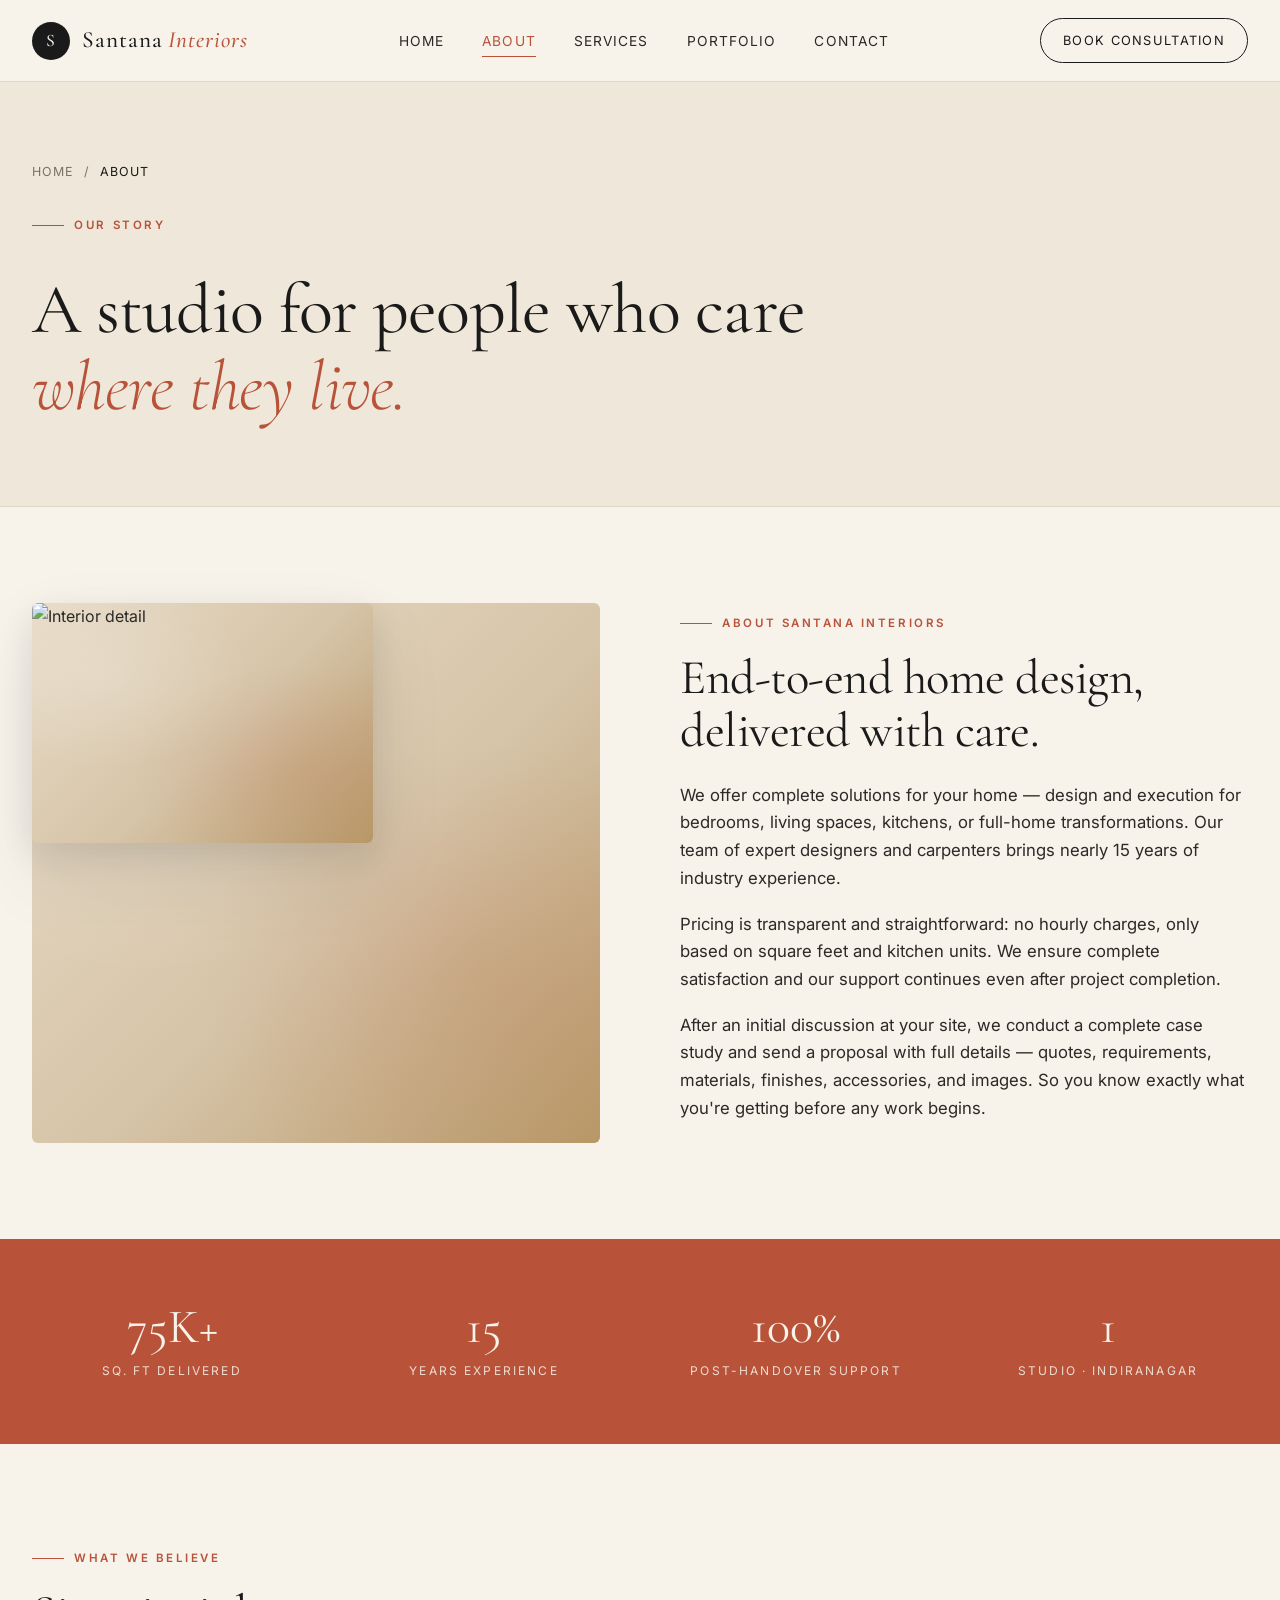
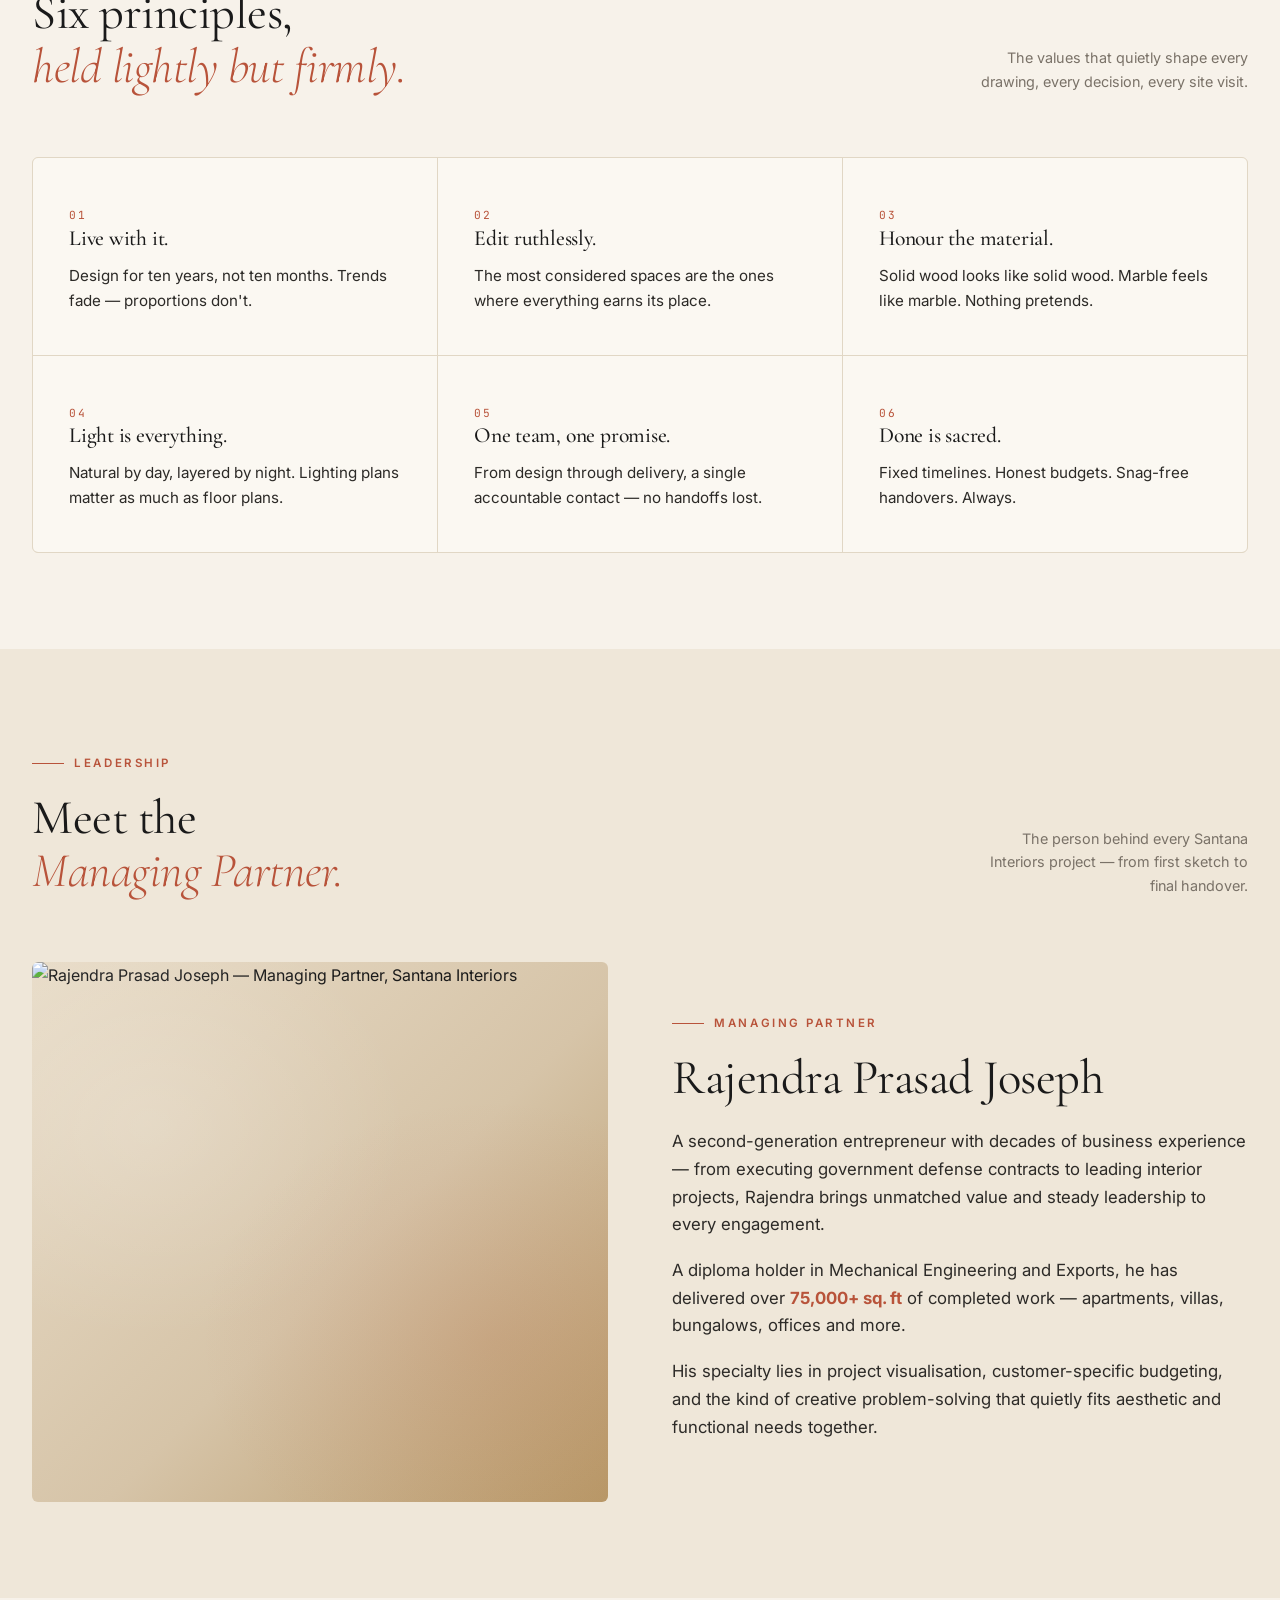
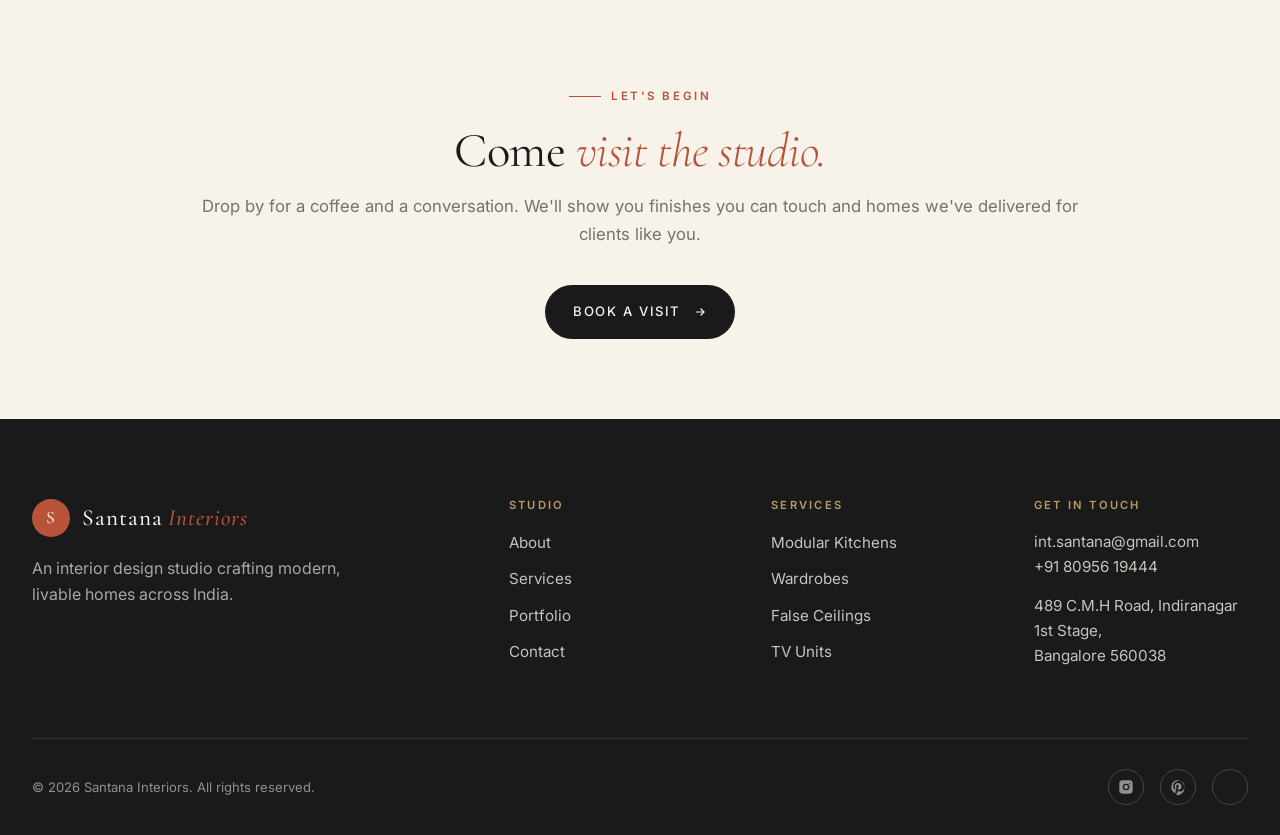
==== about.html @ 99e0bc10 "Initial commit: Santana Interiors website" ====
<!DOCTYPE html>
<html lang="en">
<head>
  <meta charset="UTF-8" />
  <meta name="viewport" content="width=device-width, initial-scale=1.0" />
  <title>About — Santana Interiors</title>
  <meta name="description" content="Meet the studio behind Santana Interiors — our story, our team, and the principles that guide every project." />
  <link rel="preconnect" href="https://fonts.googleapis.com" />
  <link rel="preconnect" href="https://fonts.gstatic.com" crossorigin />
  <link href="https://fonts.googleapis.com/css2?family=Cormorant+Garamond:ital,wght@0,300;0,400;0,500;1,300;1,400&family=Inter:wght@300;400;500;600&family=JetBrains+Mono:wght@400&display=swap" rel="stylesheet" />
  <link rel="stylesheet" href="styles.css" />
</head>
<body>

  <!-- NAV -->
  <nav class="site-nav">
    <div class="nav-inner">
      <a href="index.html" class="brand">
        <span class="brand-mark">S</span>
        <span class="brand-name">Santana<span> Interiors</span></span>
      </a>
      <ul class="nav-links">
        <li><a href="index.html">Home</a></li>
        <li><a href="about.html" class="active">About</a></li>
        <li><a href="services.html">Services</a></li>
        <li><a href="portfolio.html">Portfolio</a></li>
        <li><a href="contact.html">Contact</a></li>
      </ul>
      <a href="contact.html" class="nav-cta">Book Consultation</a>
      <button class="nav-toggle" aria-label="Menu"><span></span></button>
    </div>
    <div class="nav-mobile">
      <a href="index.html">Home</a>
      <a href="about.html">About</a>
      <a href="services.html">Services</a>
      <a href="portfolio.html">Portfolio</a>
      <a href="contact.html">Contact</a>
    </div>
  </nav>

  <!-- PAGE HEADER -->
  <section class="page-header">
    <div class="container">
      <div class="breadcrumb"><a href="index.html">Home</a> / <span>About</span></div>
      <span class="eyebrow">Our story</span>
      <h1 style="margin-top:18px;">A studio for people who care <em>where they live.</em></h1>
    </div>
  </section>

  <!-- STORY -->
  <section>
    <div class="container">
      <div class="editorial">
        <div class="image">
          <div class="ph"><img class="img-cover" src="https://images.unsplash.com/photo-1586023492125-27b2c045efd7?auto=format&fit=crop&w=1400&q=80" alt="Santana Interiors — studio work" loading="eager" /></div>
          <div class="ph ph-small"><img class="img-cover" src="https://images.unsplash.com/photo-1597211684565-dca64d72bdfe?auto=format&fit=crop&w=1400&q=80" alt="Interior detail" loading="lazy" /></div>
        </div>
        <div class="text">
          <span class="eyebrow">About Santana Interiors</span>
          <h2>End-to-end home design, delivered with care.</h2>
          <p>We offer complete solutions for your home — design and execution for bedrooms, living spaces, kitchens, or full-home transformations. Our team of expert designers and carpenters brings nearly 15 years of industry experience.</p>
          <p>Pricing is transparent and straightforward: no hourly charges, only based on square feet and kitchen units. We ensure complete satisfaction and our support continues even after project completion.</p>
          <p>After an initial discussion at your site, we conduct a complete case study and send a proposal with full details — quotes, requirements, materials, finishes, accessories, and images. So you know exactly what you're getting before any work begins.</p>
        </div>
      </div>
    </div>
  </section>

  <!-- STATS BAND -->
  <section class="stats-band">
    <div class="container">
      <div class="stat"><span class="n">75K+</span><span class="l">Sq. ft delivered</span></div>
      <div class="stat"><span class="n">15</span><span class="l">Years experience</span></div>
      <div class="stat"><span class="n">100%</span><span class="l">Post-handover support</span></div>
      <div class="stat"><span class="n">1</span><span class="l">Studio · Indiranagar</span></div>
    </div>
  </section>

  <!-- PRINCIPLES -->
  <section>
    <div class="container">
      <div class="section-head">
        <div class="title">
          <span class="eyebrow">What we believe</span>
          <h2>Six principles,<br/><span class="italic-accent">held lightly but firmly.</span></h2>
        </div>
        <p class="meta">The values that quietly shape every drawing, every decision, every site visit.</p>
      </div>

      <div class="principles">
        <div class="principle">
          <span class="num">01</span>
          <h4>Live with it.</h4>
          <p>Design for ten years, not ten months. Trends fade — proportions don't.</p>
        </div>
        <div class="principle">
          <span class="num">02</span>
          <h4>Edit ruthlessly.</h4>
          <p>The most considered spaces are the ones where everything earns its place.</p>
        </div>
        <div class="principle">
          <span class="num">03</span>
          <h4>Honour the material.</h4>
          <p>Solid wood looks like solid wood. Marble feels like marble. Nothing pretends.</p>
        </div>
        <div class="principle">
          <span class="num">04</span>
          <h4>Light is everything.</h4>
          <p>Natural by day, layered by night. Lighting plans matter as much as floor plans.</p>
        </div>
        <div class="principle">
          <span class="num">05</span>
          <h4>One team, one promise.</h4>
          <p>From design through delivery, a single accountable contact — no handoffs lost.</p>
        </div>
        <div class="principle">
          <span class="num">06</span>
          <h4>Done is sacred.</h4>
          <p>Fixed timelines. Honest budgets. Snag-free handovers. Always.</p>
        </div>
      </div>
    </div>
  </section>

  <!-- LEADERSHIP -->
  <section style="background:var(--cream-deep);">
    <div class="container">
      <div class="section-head">
        <div class="title">
          <span class="eyebrow">Leadership</span>
          <h2>Meet the<br/><span class="italic-accent">Managing Partner.</span></h2>
        </div>
        <p class="meta">The person behind every Santana Interiors project — from first sketch to final handover.</p>
      </div>

      <div class="editorial" style="gap:64px;">
        <div class="image">
          <div class="ph"><img class="img-cover" src="https://images.unsplash.com/photo-1560250097-0b93528c311a?auto=format&fit=crop&w=1400&q=80" alt="Rajendra Prasad Joseph — Managing Partner, Santana Interiors" loading="lazy" /></div>
        </div>
        <div class="text">
          <span class="eyebrow">Managing Partner</span>
          <h2>Rajendra Prasad Joseph</h2>
          <p>A second-generation entrepreneur with decades of business experience — from executing government defense contracts to leading interior projects, Rajendra brings unmatched value and steady leadership to every engagement.</p>
          <p>A diploma holder in Mechanical Engineering and Exports, he has delivered over <strong style="color:var(--terracotta);">75,000+ sq. ft</strong> of completed work — apartments, villas, bungalows, offices and more.</p>
          <p>His specialty lies in project visualisation, customer-specific budgeting, and the kind of creative problem-solving that quietly fits aesthetic and functional needs together.</p>
        </div>
      </div>
    </div>
  </section>

  <!-- CTA -->
  <section class="cta-strip">
    <div class="container-narrow">
      <span class="eyebrow">Let's begin</span>
      <h2 style="margin-top:18px;">Come <em>visit the studio.</em></h2>
      <p>Drop by for a coffee and a conversation. We'll show you finishes you can touch and homes we've delivered for clients like you.</p>
      <a href="contact.html" class="btn btn-primary">Book a visit
        <svg width="14" height="14" viewBox="0 0 24 24" fill="none" stroke="currentColor" stroke-width="2"><path d="M5 12h14M13 6l6 6-6 6"/></svg>
      </a>
    </div>
  </section>

  <!-- FOOTER -->
  <footer class="site-footer">
    <div class="container">
      <div class="footer-grid">
        <div class="footer-brand">
          <div class="brand">
            <span class="brand-mark">S</span>
            <span class="brand-name">Santana<span style="color:var(--terracotta);font-style:italic;"> Interiors</span></span>
          </div>
          <p>An interior design studio crafting modern, livable homes across India.</p>
        </div>
        <div class="footer-col">
          <h5>Studio</h5>
          <ul>
            <li><a href="about.html">About</a></li>
            <li><a href="services.html">Services</a></li>
            <li><a href="portfolio.html">Portfolio</a></li>
            <li><a href="contact.html">Contact</a></li>
          </ul>
        </div>
        <div class="footer-col">
          <h5>Services</h5>
          <ul>
            <li><a href="services.html#kitchens">Modular Kitchens</a></li>
            <li><a href="services.html#wardrobes">Wardrobes</a></li>
            <li><a href="services.html#ceilings">False Ceilings</a></li>
            <li><a href="services.html#tv-units">TV Units</a></li>
          </ul>
        </div>
        <div class="footer-col">
          <h5>Get in touch</h5>
          <p><a href="mailto:int.santana@gmail.com">int.santana@gmail.com</a><br/><a href="tel:+918095619444">+91 80956 19444</a></p>
          <p style="margin-top:14px;">489 C.M.H Road, Indiranagar 1st Stage,<br/>Bangalore 560038</p>
        </div>
      </div>
      <div class="footer-bottom">
        <span>© 2026 Santana Interiors. All rights reserved.</span>
        <div class="socials">
          <a href="#" aria-label="Instagram"><svg viewBox="0 0 24 24"><path d="M7 2h10a5 5 0 0 1 5 5v10a5 5 0 0 1-5 5H7a5 5 0 0 1-5-5V7a5 5 0 0 1 5-5zm5 5a5 5 0 1 0 0 10 5 5 0 0 0 0-10zm0 2a3 3 0 1 1 0 6 3 3 0 0 1 0-6zm5.5-3a1 1 0 1 0 0 2 1 1 0 0 0 0-2z"/></svg></a>
          <a href="#" aria-label="Pinterest"><svg viewBox="0 0 24 24"><path d="M12 2a10 10 0 0 0-3.6 19.3c-.1-.8-.2-2 0-2.9.2-.8 1.3-5.2 1.3-5.2s-.3-.7-.3-1.7c0-1.6.9-2.7 2-2.7 1 0 1.5.7 1.5 1.6 0 1-.6 2.4-1 3.8-.3 1.1.6 2 1.7 2 2 0 3.6-2.2 3.6-5.3 0-2.8-2-4.8-4.9-4.8-3.4 0-5.3 2.5-5.3 5 0 1 .4 2.1.9 2.7l.1.4-.4 1.5-.2.3c-1.7-.8-2.7-3.2-2.7-5.1 0-4.2 3-8 8.8-8 4.6 0 8.2 3.3 8.2 7.7 0 4.6-2.9 8.3-7 8.3-1.4 0-2.7-.7-3.1-1.6l-.8 3.2c-.3 1.2-1.2 2.7-1.7 3.6A10 10 0 1 0 12 2z"/></svg></a>
          <a href="#" aria-label="LinkedIn"><svg viewBo
---- styles.css ----
/* ============================================================
   Santana Interiors — Warm Editorial Redesign
   Palette: cream / terracotta / charcoal / muted brass
   ============================================================ */

:root{
  --cream:        #F7F2EA;
  --cream-deep:   #EFE7D9;
  --ivory:        #FBF8F2;
  --charcoal:     #1A1A1A;
  --charcoal-soft:#2C2A27;
  --terracotta:   #B8533A;
  --terracotta-d: #8E3E2C;
  --brass:        #B89968;
  --olive:        #6E6B57;
  --muted:        #7A7268;
  --line:         #E1D7C5;

  --font-serif:   "Cormorant Garamond", "Georgia", serif;
  --font-display: "Cormorant Garamond", "Georgia", serif;
  --font-body:    "Inter", -apple-system, BlinkMacSystemFont, "Segoe UI", sans-serif;
  --font-mono:    "JetBrains Mono", "Menlo", monospace;

  --shadow-sm:    0 1px 2px rgba(26,26,26,.04), 0 2px 8px rgba(26,26,26,.04);
  --shadow-md:    0 4px 16px rgba(26,26,26,.06), 0 12px 40px rgba(26,26,26,.06);
  --shadow-lg:    0 12px 32px rgba(26,26,26,.10), 0 32px 80px rgba(26,26,26,.08);

  --ease:         cubic-bezier(.2,.7,.2,1);
}

/* ---------- Reset ---------- */
*,*::before,*::after{ box-sizing:border-box; margin:0; padding:0; }
html{ scroll-behavior:smooth; }
body{
  font-family:var(--font-body);
  background:var(--cream);
  color:var(--charcoal);
  font-size:16px;
  line-height:1.65;
  -webkit-font-smoothing:antialiased;
  text-rendering:optimizeLegibility;
  overflow-x:hidden;
}
img{ display:block; max-width:100%; height:auto; }
a{ color:inherit; text-decoration:none; transition:color .25s var(--ease); }
button{ font:inherit; cursor:pointer; border:0; background:none; }

/* ---------- Typography ---------- */
h1,h2,h3,h4,h5,h6{
  font-family:var(--font-display);
  font-weight:500;
  line-height:1.1;
  letter-spacing:-.01em;
  color:var(--charcoal);
}
h1{ font-size:clamp(2rem, 5.5vw, 5rem); font-weight:400; }
h2{ font-size:clamp(1.7rem, 3.8vw, 3.4rem); font-weight:400; }
h3{ font-size:clamp(1.3rem, 2vw, 1.85rem); font-weight:500; }
h4{ font-size:1.15rem; font-weight:500; }
p{ color:var(--charcoal-soft); }
.eyebrow{
  font-family:var(--font-body);
  font-size:.72rem;
  font-weight:600;
  letter-spacing:.22em;
  text-transform:uppercase;
  color:var(--terracotta);
  display:inline-flex; align-items:center; gap:.65rem;
}
.eyebrow::before{
  content:"";
  width:32px; height:1px;
  background:var(--terracotta);
}

/* ---------- Layout ---------- */
.container{ max-width:1280px; margin:0 auto; padding:0 32px; }
.container-narrow{ max-width:960px; margin:0 auto; padding:0 32px; }
section{ padding:96px 0; }
@media(max-width:768px){
  section{ padding:64px 0; }
  .container, .container-narrow{ padding:0 22px; }
}

/* ---------- Nav ---------- */
.site-nav{
  position:sticky; top:0; z-index:50;
  background:rgba(247,242,234,.85);
  backdrop-filter:blur(14px);
  -webkit-backdrop-filter:blur(14px);
  border-bottom:1px solid var(--line);
}
.nav-inner{
  max-width:1280px; margin:0 auto;
  padding:18px 32px;
  display:flex; align-items:center; justify-content:space-between;
}
.brand{
  display:flex; align-items:center; gap:12px;
  font-family:var(--font-display);
  font-size:1.45rem;
  font-weight:500;
  letter-spacing:.04em;
}
.brand-mark{
  width:38px; height:38px;
  border-radius:50%;
  background:var(--charcoal);
  color:var(--cream);
  display:grid; place-items:center;
  font-family:var(--font-display);
  font-size:1.1rem;
}
.brand-name{ color:var(--charcoal); }
.brand-name span{ color:var(--terracotta); font-style:italic; }

.nav-links{
  display:flex; gap:38px; align-items:center;
  list-style:none;
}
.nav-links a{
  font-size:.86rem;
  letter-spacing:.08em;
  text-transform:uppercase;
  color:var(--charcoal-soft);
  position:relative;
  padding:6px 0;
}
.nav-links a::after{
  content:""; position:absolute; left:0; bottom:-2px;
  width:0; height:1px;
  background:var(--terracotta);
  transition:width .3s var(--ease);
}
.nav-links a:hover, .nav-links a.active{ color:var(--terracotta); }
.nav-links a:hover::after, .nav-links a.active::after{ width:100%; }

.nav-cta{
  padding:11px 22px;
  border:1px solid var(--charcoal);
  border-radius:999px;
  font-size:.8rem;
  letter-spacing:.1em;
  text-transform:uppercase;
  color:var(--charcoal);
  transition:all .25s var(--ease);
}
.nav-cta:hover{
  background:var(--charcoal); color:var(--cream);
}

.nav-toggle{
  display:none;
  width:42px; height:42px;
  border:1px solid var(--line);
  border-radius:50%;
  align-items:center; justify-content:center;
}
.nav-toggle span{
  width:18px; height:1px; background:var(--charcoal);
  position:relative; display:block;
}
.nav-toggle span::before, .nav-toggle span::after{
  content:""; position:absolute; left:0;
  width:18px; height:1px; background:var(--charcoal);
  transition:transform .25s var(--ease);
}
.nav-toggle span::before{ top:-6px; }
.nav-toggle span::after { top:6px; }

@media(max-width:920px){
  .nav-links, .nav-cta{ display:none; }
  .nav-toggle{ display:inline-flex; }
  .nav-inner{ padding:14px 22px; }
}
.nav-mobile{
  display:none;
  flex-direction:column;
  background:var(--cream);
  border-bottom:1px solid var(--line);
  padding:18px 22px 26px;
  max-height:calc(100vh - 64px);
  overflow-y:auto;
}
.nav-mobile.open{ display:flex; }
.nav-mobile a{
  padding:14px 0;
  border-bottom:1px solid var(--line);
  font-family:var(--font-display);
  font-size:1.3rem;
  color:var(--charcoal);
}
.nav-mobile a:last-of-type{ border-bottom:0; }
.nav-toggle.open span{ background:transparent; }
.nav-toggle.open span::before{ transform:rotate(45deg) translate(4px,4px); }
.nav-toggle.open span::after { transform:rotate(-45deg) translate(4px,-4px); }

/* ---------- Buttons ---------- */
.btn{
  display:inline-flex; align-items:center; gap:12px;
  padding:16px 28px;
  border-radius:999px;
  font-size:.82rem;
  letter-spacing:.12em;
  text-transform:uppercase;
  font-weight:500;
  transition:transform .25s var(--ease), background .25s var(--ease), color .25s var(--ease);
}
.btn-primary{
  background:var(--charcoal); color:var(--cream);
}
.btn-primary:hover{ background:var(--terracotta); transform:translateY(-2px); }
.btn-ghost{
  background:transparent; color:var(--charcoal);
  border:1px solid var(--charcoal);
}
.btn-ghost:hover{ background:var(--charcoal); color:var(--cream); }
.btn-arrow{
  display:inline-flex; align-items:center; gap:10px;
  font-size:.82rem; letter-spacing:.14em; text-transform:uppercase;
  color:var(--charcoal); font-weight:500;
  padding-bottom:4px;
  border-bottom:1px solid var(--charcoal);
}
.btn-arrow:hover{ color:var(--terracotta); border-color:var(--terracotta); }
.btn-arrow svg{ transition:transform .3s var(--ease); }
.btn-arrow:hover svg{ transform:translateX(4px); }

/* ---------- Image helpers ---------- */
.img-cover{
  display:block; width:100%; height:100%;
  object-fit:cover; object-position:center;
  border-radius:inherit;
}

/* ---------- Image placeholders ----------
   Soft warm-toned gradient panels used in place of real photos.
   Drop real photos in /images/ and replace .ph divs with <img>. */
.ph{
  position:relative; overflow:hidden;
  background:linear-gradient(135deg, #E8DCC8 0%, #D6C4A8 55%, #B89968 100%);
  border-radius:4px;
}
.ph::before{
  content:""; position:absolute; inset:0;
  background-image:
    radial-gradient(at 20% 30%, rgba(255,255,255,.18), transparent 40%),
    radial-gradient(at 80% 70%, rgba(184,83,58,.12), transparent 45%);
}
.ph::after{
  content:attr(data-label);
  position:absolute; bottom:14px; left:18px;
  font-family:var(--font-mono);
  font-size:.65rem; letter-spacing:.2em; text-transform:uppercase;
  color:rgba(26,26,26,.45);
}
.ph-charcoal{
  background:linear-gradient(135deg, #3A342B 0%, #1A1A1A 60%, #2C2A27 100%);
}
.ph-charcoal::after{ color:rgba(247,242,234,.55); }
.ph-terracotta{
  background:linear-gradient(135deg, #C66B4F 0%, #B8533A 55%, #8E3E2C 100%);
}
.ph-terracotta::after{ color:rgba(247,242,234,.6); }
.ph-cream{
  background:linear-gradient(135deg, #FBF8F2 0%, #EFE7D9 55%, #E1D7C5 100%);
}
.ph-sage{
  background:linear-gradient(135deg, #B9C3A9 0%, #97A487 55%, #6E6B57 100%);
}

/* ---------- Hero ---------- */
.hero{
  padding:60px 0 96px;
  position:relative; overflow:hidden;
}
.hero-grid{
  display:grid;
  grid-template-columns: 1.05fr 1fr;
  gap:64px; align-items:center;
}
.hero-text .eyebrow{ margin-bottom:28px; }
.hero-text h1{
  margin-bottom:28px;
}
.hero-text h1 .it{
  font-style:italic;
  color:var(--terracotta);
  font-weight:300;
}
.hero-text p{
  font-size:1.1rem; max-width:480px; margin-bottom:36px;
  color:var(--muted);
}
.hero-ctas{ display:flex; gap:16px; flex-wrap:wrap; margin-bottom:48px; }
.hero-stats{
  display:flex; gap:48px; padding-top:32px;
  border-top:1px solid var(--line);
}
.hero-stat .n{
  font-family:var(--font-display); font-size:2.2rem; font-weight:400;
  display:block; line-height:1;
}
.hero-stat .l{
  font-size:.75rem; letter-spacing:.16em; text-transform:uppercase;
  color:var(--muted); margin-top:8px;
}
.hero-visual{
  position:relative; height:600px;
}
.hero-visual .ph-main{
  position:absolute; inset:0 0 60px 60px;
  border-radius:6px;
}
.hero-visual .ph-accent{
  position:absolute; top:60px; left:0;
  width:55%; height:240px;
  border-radius:6px;
  box-shadow:var(--shadow-md);
  z-index:2;
}
.hero-visual .badge{
  position:absolute;
  bottom:-12px; right:24px;
  background:var(--cream);
  padding:18px 22px;
  border:1px solid var(--line);
  border-radius:6px;
  display:flex; align-items:center; gap:14px;
  box-shadow:var(--shadow-sm);
  z-index:3;
}
.badge .dot{
  width:38px; height:38px; border-radius:50%;
  background:var(--terracotta);
  display:grid; place-items:center;
  color:var(--cream);
  font-family:var(--font-display); font-size:1.1rem;
}
.badge .txt span{ display:block; }
.badge .txt .t{ font-family:var(--font-display); font-size:1.05rem; line-height:1.1; }
.badge .txt .s{ font-size:.7rem; letter-spacing:.12em; color:var(--muted); text-transform:uppercase; margin-top:2px; }

@media(max-width:920px){
  .hero-grid{ grid-template-columns:1fr; gap:40px; }
  .hero-visual{ height:420px; }
  .hero-stats{ gap:28px; flex-wrap:wrap; }
  .hero-stat .n{ font-size:1.8rem; }
}
@media(max-width:600px){
  .hero{ padding:32px 0 64px; }
  .hero-visual{ height:340px; }
  .hero-visual .ph-accent{ width:60%; height:170px; top:30px; }
  .hero-visual .ph-main{ inset:0 0 40px 40px; }
  .hero-visual .badge{
    bottom:-6px; right:auto; left:12px;
    padding:12px 16px;
  }
  .hero-visual .badge .dot{ width:32px; height:32px; font-size:.95rem; }
  .hero-visual .badge .txt .t{ font-size:.95rem; }
  .hero-text p{ font-size:1rem; }
  .hero-ctas{ gap:12px; margin-bottom:32px; }
  .hero-ctas .btn{ flex:1 1 auto; justify-content:center; padding:14px 18px; font-size:.74rem; }
  .hero-stats{ gap:18px 28px; padding-top:24px; }
  .hero-stat .n{ font-size:1.5rem; }
  .hero-stat .l{ font-size:.65rem; }
}

/* ---------- Section header ---------- */
.section-head{
  display:grid; grid-template-columns:1fr auto; gap:24px;
  align-items:end; margin-bottom:64px;
}
.section-head .title{ max-width:680px; }
.section-head .title h2{ margin-top:18px; }
.section-head .meta{ color:var(--muted); font-size:.9rem; text-align:right; max-width:280px; }
@media(max-width:768px){
  .section-head{ grid-template-columns:1fr; gap:16px; margin-bottom:40px; }
  .section-head .meta{ text-align:left; max-width:100%; }
}

/* ---------- Services grid (home teaser) ---------- */
.services-grid{
  display:grid; grid-template-columns:repeat(3, 1fr); gap:28px;
}
@media(max-width:920px){ .services-grid{ grid-template-columns:1fr 1fr; } }
@media(max-width:600px){ .services-grid{ grid-template-columns:1fr; } }
.service-card{
  background:var(--ivory);
  border:1px solid var(--line);
  border-radius:4px;
  overflow:hidden;
  transition:transform .35s var(--ease), box-shadow .35s var(--ease);
  display:flex; flex-direction:column;
}
.service-card:hover{ transform:translateY(-4px); box-shadow:var(--shadow-md); }
.service-card .ph{ height:240px; border-radius:0; }
.service-card .body{ padding:28px 28px 32px; flex:1; display:flex; flex-direction:column; }
.service-card .num{
  font-family:var(--font-mono); font-size:.7rem; color:var(--terracotta);
  letter-spacing:.2em; margin-bottom:14px;
}
.service-card h3{ margin-bottom:10px; }
.service-card p{ font-size:.95rem; margin-bottom:20px; flex:1; }
.service-card .more{
  font-size:.78rem; letter-spacing:.16em; text-transform:uppercase;
  color:var(--charcoal); border-bottom:1px solid var(--charcoal);
  padding-bottom:3px; align-self:flex-start;
}
.service-card:hover .more{ color:var(--terracotta); border-color:var(--terracotta); }

/* ---------- Editorial split (about teaser) ---------- */
.editorial{
  display:grid; grid-template-columns:1fr 1fr; gap:80px; align-items:center;
}
@media(max-width:920px){ .editorial{ grid-template-columns:1fr; gap:40px; } }
.editorial .image{ position:relative; height:540px; }
.editorial .image .ph{ position:absolute; inset:0; border-radius:6px; }
.editorial .image .ph-small{
  position:absolute; bottom:-40px; right:-40px;
  width:60%; height:240px;
  border-radius:6px;
  box-shadow:var(--shadow-lg);
  z-index:2;
}
@media(max-width:920px){
  .editorial .image{ height:420px; }
  .editorial .image .ph-small{ bottom:-24px; right:-12px; width:55%; height:180px; }
}
@media(max-width:600px){
  .editorial .image{ height:300px; }
  .editorial .image .ph-small{ bottom:-16px; right:-6px; width:50%; height:140px; }
  .editorial .values{ grid-template-columns:1fr; gap:18px; margin:24px 0 28px; }
}
.editorial .text h2{ margin-bottom:24px; margin-top:18px; }
.editorial .text p{ font-size:1.05rem; margin-bottom:18px; }
.editorial .values{
  display:grid; grid-template-columns:1fr 1fr; gap:24px; margin:36px 0;
}
.editorial .value h4{ margin-bottom:6px; }
.editorial .value p{ font-size:.9rem; }

/* ---------- Portfolio grid ---------- */
.portfolio-grid{
  display:grid; grid-template-columns:repeat(12, 1fr); gap:20px;
}
.p-tile{
  position:relative; overflow:hidden;
  border-radius:6px;
}
.p-tile .ph{ height:100%; min-height:280px; border-radius:0; }
@media(max-width:600px){ .p-tile .ph{ min-height:220px; } .p-tile .info{ opacity:1; transform:none; left:14px; right:14px; bottom:14px; padding:12px 14px; } }
.p-tile .info{
  position:absolute; left:24px; bottom:24px; right:24px;
  background:rgba(26,26,26,.78);
  backdrop-filter:blur(8px);
  padding:18px 22px; border-radius:4px;
  color:var(--cream);
  opacity:0; transform:translateY(8px);
  transition:opacity .3s var(--ease), transform .3s var(--ease);
}
.p-tile:hover .info{ opacity:1; transform:translateY(0); }
.p-tile .info h4{ color:var(--cream); font-family:var(--font-display); font-weight:500; }
.p-tile .info span{ font-size:.7rem; letter-spacing:.16em; text-transform:uppercase; color:var(--brass); }

.p-tile.large{ grid-column:span 8; grid-row:span 2; }
.p-tile.small{ grid-column:span 4; }
.p-tile.med  { grid-column:span 6; }
.p-tile.wide { grid-column:span 8; }
.p-tile.thin { grid-column:span 4; }
@media(max-width:920px){
  .portfolio-grid{ grid-template-columns:1fr 1fr; }
  .p-tile.large, .p-tile.small, .p-tile.med, .p-tile.wide, .p-tile.thin{
    grid-column:span 1; grid-row:span 1;
  }
}
@media(max-width:560px){ .portfolio-grid{ grid-template-columns:1fr; } }

/* ---------- Process ---------- */
.process{
  background:var(--cream-deep);
}
.process-steps{
  display:grid; grid-template-columns:repeat(4, 1fr); gap:32px;
}
@media(max-width:600px){ .step h4{ margin-top:36px; font-size:1.15rem; } .step .num{ font-size:2.6rem; } }
@media(max-width:920px){ .process-steps{ grid-template-columns:1fr 1fr; } }
@media(max-width:560px){ .process-steps{ grid-template-columns:1fr; } }
.step{ position:relative; padding-top:32px; }
.step .num{
  font-family:var(--font-display); font-size:3.2rem; font-weight:400;
  color:var(--terracotta); line-height:1; opacity:.5;
  position:absolute; top:-12px; left:0;
}
.step h4{ font-size:1.25rem; margin-bottom:10px; margin-top:46px; }
.step p{ font-size:.92rem; }

/* ---------- Testimonial / quote ---------- */
.quote-section{
  background:var(--charcoal); color:var(--cream);
  position:relative;
}
.quote-section .container-narrow{ text-align:center; }
.quote-section .quote-mark{
  font-family:var(--font-display); font-size:6rem;
  color:var(--terracotta); line-height:.7;
  display:inline-block; margin-bottom:18px;
}
.quote-section blockquote{
  font-family:var(--font-display); font-size:clamp(1.5rem, 2.5vw, 2.2rem);
  font-weight:300; line-height:1.35; font-style:italic;
  color:var(--cream); max-width:760px; margin:0 auto 36px;
}
.quote-section .who{
  display:inline-flex; align-items:center; gap:14px;
}
.quote-section .who .av{
  width:42px; height:42px; border-radius:50%;
  background:linear-gradient(135deg, #C66B4F, #8E3E2C);
}
.quote-section .who .n{
  font-family:var(--font-display); font-size:1rem;
}
.quote-section .who .r{
  font-size:.72rem; letter-spacing:.16em; text-transform:uppercase;
  color:var(--brass); margin-top:2px; display:block;
}

/* ---------- CTA strip ---------- */
.cta-strip{
  padding:80px 0; text-align:center;
}
.cta-strip h2{ margin-bottom:16px; }
.cta-strip h2 em{ color:var(--terracotta); font-style:italic; font-weight:300; }
.cta-strip p{ font-size:1.05rem; margin-bottom:36px; color:var(--muted); }

/* ---------- Footer ---------- */
.site-footer{
  background:var(--charcoal); color:var(--cream);
  padding:80px 0 30px;
}
.footer-grid{
  display:grid; grid-template-columns: 2fr 1fr 1fr 1fr; gap:48px;
  margin-bottom:64px;
}
@media(max-width:920px){ .footer-grid{ grid-template-columns:1fr 1fr; gap:40px; } }
@media(max-width:560px){ .footer-grid{ grid-template-columns:1fr; } }
.footer-brand .brand{ color:var(--cream); margin-bottom:18px; }
.footer-brand .brand-mark{ background:var(--terracotta); color:var(--cream); }
.footer-brand .brand-name{ color:var(--cream); }
.footer-brand p{ color:rgba(247,242,234,.65); max-width:340px; }
.footer-col h5{
  font-family:var(--font-body);
  font-size:.7rem; letter-spacing:.2em; text-transform:uppercase;
  color:var(--brass); margin-bottom:18px; font-weight:600;
}
.footer-col ul{ list-style:none; }
.footer-col li{ margin-bottom:10px; }
.footer-col a{
  color:rgba(247,242,234,.78);
  font-size:.95rem;
}
.footer-col a:hover{ color:var(--terracotta); }
.footer-col p{ color:rgba(247,242,234,.78); font-size:.95rem; }
.footer-bottom{
  display:flex; justify-content:space-between; align-items:center;
  padding-top:30px; border-top:1px solid rgba(247,242,234,.12);
  color:rgba(247,242,234,.55); font-size:.82rem;
}
.footer-bottom .socials{ display:flex; gap:16px; }
.footer-bottom .socials a{
  width:36px; height:36px; border-radius:50%;
  border:1px solid rgba(247,242,234,.2);
  display:grid; place-items:center;
  transition:all .25s var(--ease);
}
.footer-bottom .socials a:hover{
  background:var(--terracotta); border-color:var(--terracotta);
}
.footer-bottom .socials svg{ width:16px; height:16px; fill:currentColor; }

/* ---------- Page header (interior pages) ---------- */
.page-header{
  background:var(--cream-deep);
  padding:80px 0 80px;
  border-bottom:1px solid var(--line);
}
@media(max-width:600px){ .page-header{ padding:48px 0 48px; } }
.page-header .eyebrow{ margin-bottom:18px; }
.page-header h1{ max-width:820px; }
.page-header h1 em{ font-style:italic; color:var(--terracotta); font-weight:300; }
.breadcrumb{
  display:flex; gap:10px; align-items:center;
  font-size:.78rem; color:var(--muted); letter-spacing:.08em; text-transform:uppercase;
  margin-bottom:24px;
}
.breadcrumb a:hover{ color:var(--terracotta); }
.breadcrumb span{ color:var(--charcoal); }

/* ---------- Service detail rows (services.html) ---------- */
.service-row{
  display:grid; grid-template-columns:1fr 1fr; gap:80px; align-items:center;
  padding:64px 0; border-bottom:1px solid var(--line);
}
.service-row:last-child{ border-bottom:0; }
.service-row.reverse{ direction:rtl; }
.service-row.reverse > *{ direction:ltr; }
@media(max-width:920px){
  .service-row, .service-row.reverse{ grid-template-columns:1fr; gap:36px; direction:ltr; }
}
.service-row .image .ph{ height:460px; }
@media(max-width:920px){ .service-row .image .ph{ height:340px; } }
@media(max-width:600px){ .service-row .image .ph{ height:240px; } .service-row{ padding:40px 0; } }
.service-row .text .num{
  font-family:var(--font-mono); font-size:.72rem;
  letter-spacing:.22em; color:var(--terracotta); margin-bottom:18px;
}
.service-row .text h2{ margin-bottom:22px; }
.service-row .text p{ font-size:1.02rem; margin-bottom:22px; }
.service-row .text ul{
  list-style:none; margin:24px 0 28px;
}
.service-row .text li{
  display:flex; align-items:flex-start; gap:12px;
  padding:8px 0; font-size:.95rem; color:var(--charcoal-soft);
}
.service-row .text li::before{
  content:""; width:10px; height:1px; background:var(--terracotta);
  margin-top:14px; flex-shrink:0;
}

/* ---------- Contact ---------- */
.contact-grid{
  display:grid; grid-template-columns: 1.1fr .9fr; gap:80px;
}
@media(max-width:920px){ .contact-grid{ grid-template-columns:1fr; gap:40px; } }
.contact-info .ph{ height:300px; margin-bottom:32px; }
@media(max-width:600px){ .contact-info .ph{ height:200px; margin-bottom:18px; } }
.info-row{
  display:flex; gap:16px; padding:22px 0;
  border-bottom:1px solid var(--line);
  align-items:flex-start;
}
.info-row:last-child{ border-bottom:0; }
.info-row .icn{
  width:42px; height:42px; border-radius:50%;
  background:var(--cream-deep); display:grid; place-items:center;
  flex-shrink:0;
}
.info-row .icn svg{ width:18px; height:18px; stroke:var(--terracotta); fill:none; stroke-width:1.5; }
.info-row .lbl{
  font-size:.7rem; letter-spacing:.18em; text-transform:uppercase;
  color:var(--muted); margin-bottom:4px;
}
.info-row .val{ font-family:var(--font-display); font-size:1.2rem; color:var(--charcoal); }
.info-row .val a:hover{ color:var(--terracotta); }

.contact-form{
  background:var(--ivory);
  border:1px solid var(--line);
  border-radius:6px;
  padding:48px;
}
@media(max-width:560px){ .contact-form{ padding:30px 22px; } }
.contact-form h3{ margin-bottom:8px; }
.contact-form .sub{ color:var(--muted); margin-bottom:32px; font-size:.95rem; }
.form-row{ margin-bottom:22px; }
.form-row.two{ display:grid; grid-template-columns:1fr 1fr; gap:18px; }
@media(max-width:560px){ .form-row.two{ grid-template-columns:1fr; } }
.form-row label{
  display:block; font-size:.72rem; letter-spacing:.16em;
  text-transform:uppercase; color:var(--muted); margin-bottom:8px;
}
.form-row input,
.form-row select,
.form-row textarea{
  width:100%; padding:14px 16px;
  background:var(--cream); border:1px solid var(--line);
  border-radius:3px; font-family:var(--font-body); font-size:.95rem;
  color:var(--charcoal); transition:border-color .2s var(--ease);
}
.form-row input:focus,
.form-row select:focus,
.form-row textarea:focus{
  outline:none; border-color:var(--terracotta);
}
.form-row textarea{ min-height:140px; resize:vertical; }

/* ---------- About: team / values ---------- */
.team-grid{
  display:grid; grid-template-columns:repeat(3, 1fr); gap:32px;
}
@media(max-width:920px){ .team-grid{ grid-template-columns:1fr 1fr; } }
@media(max-width:560px){ .team-grid{ grid-template-columns:1fr; } }
.team-card .ph{ height:360px; margin-bottom:18px; border-radius:6px; }
@media(max-width:600px){ .team-card .ph{ height:280px; } }
.team-card .role{
  font-size:.7rem; letter-spacing:.18em; text-transform:uppercase;
  color:var(--terracotta); margin-bottom:6px;
}
.team-card h4{ font-size:1.3rem; }

.principles{
  display:grid; grid-template-columns:repeat(3, 1fr); gap:1px;
  background:var(--line);
  border:1px solid var(--line);
  border-radius:6px;
  overflow:hidden;
}
@media(max-width:768px){ .principles{ grid-template-columns:1fr; } }
.principle{
  background:var(--ivory); padding:42px 36px;
}
.principle .num{
  font-family:var(--font-mono); font-size:.7rem;
  letter-spacing:.22em; color:var(--terracotta); margin-bottom:18px;
}
.principle h4{ margin-bottom:12px; font-size:1.35rem; }
.principle p{ font-size:.95rem; }

/* ---------- Stats band ---------- */
.stats-band{
  background:var(--terracotta); color:var(--cream);
  padding:64px 0;
}
.stats-band .container{
  display:grid; grid-template-columns:repeat(4, 1fr); gap:32px;
}
@media(max-width:768px){ .stats-band .container{ grid-template-columns:1fr 1fr; } }
.stat{ text-align:center; }
.stat .n{ font-family:var(--font-display); font-size:3rem; font-weight:400; line-height:1; }
.stat .l{
  font-size:.75rem; letter-spacing:.18em; text-transform:uppercase;
  color:rgba(247,242,234,.85); margin-top:10px; display:block;
}

/* ---------- Helpers ---------- */
.center{ text-align:center; }
.muted{ color:var(--muted); }
.italic-accent{ font-style:italic; color:var(--terracotta); font-weight:300; }
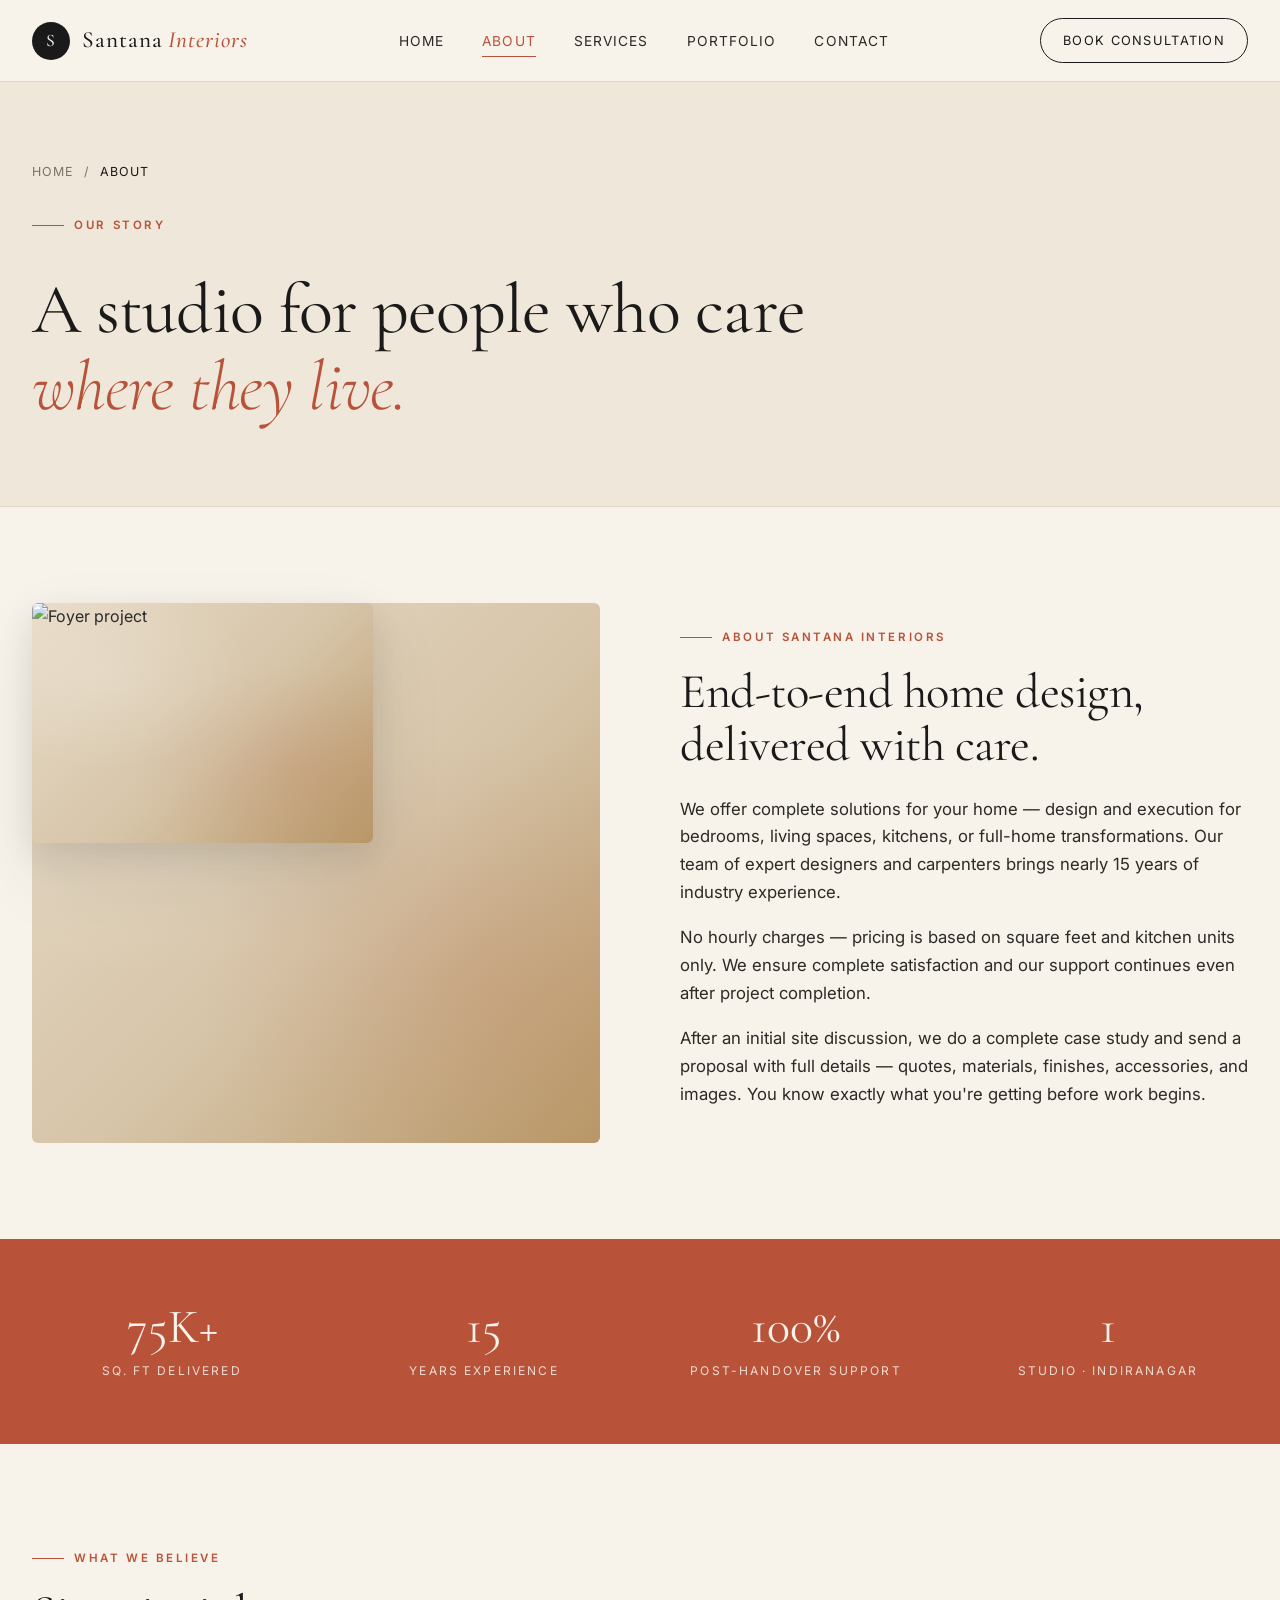
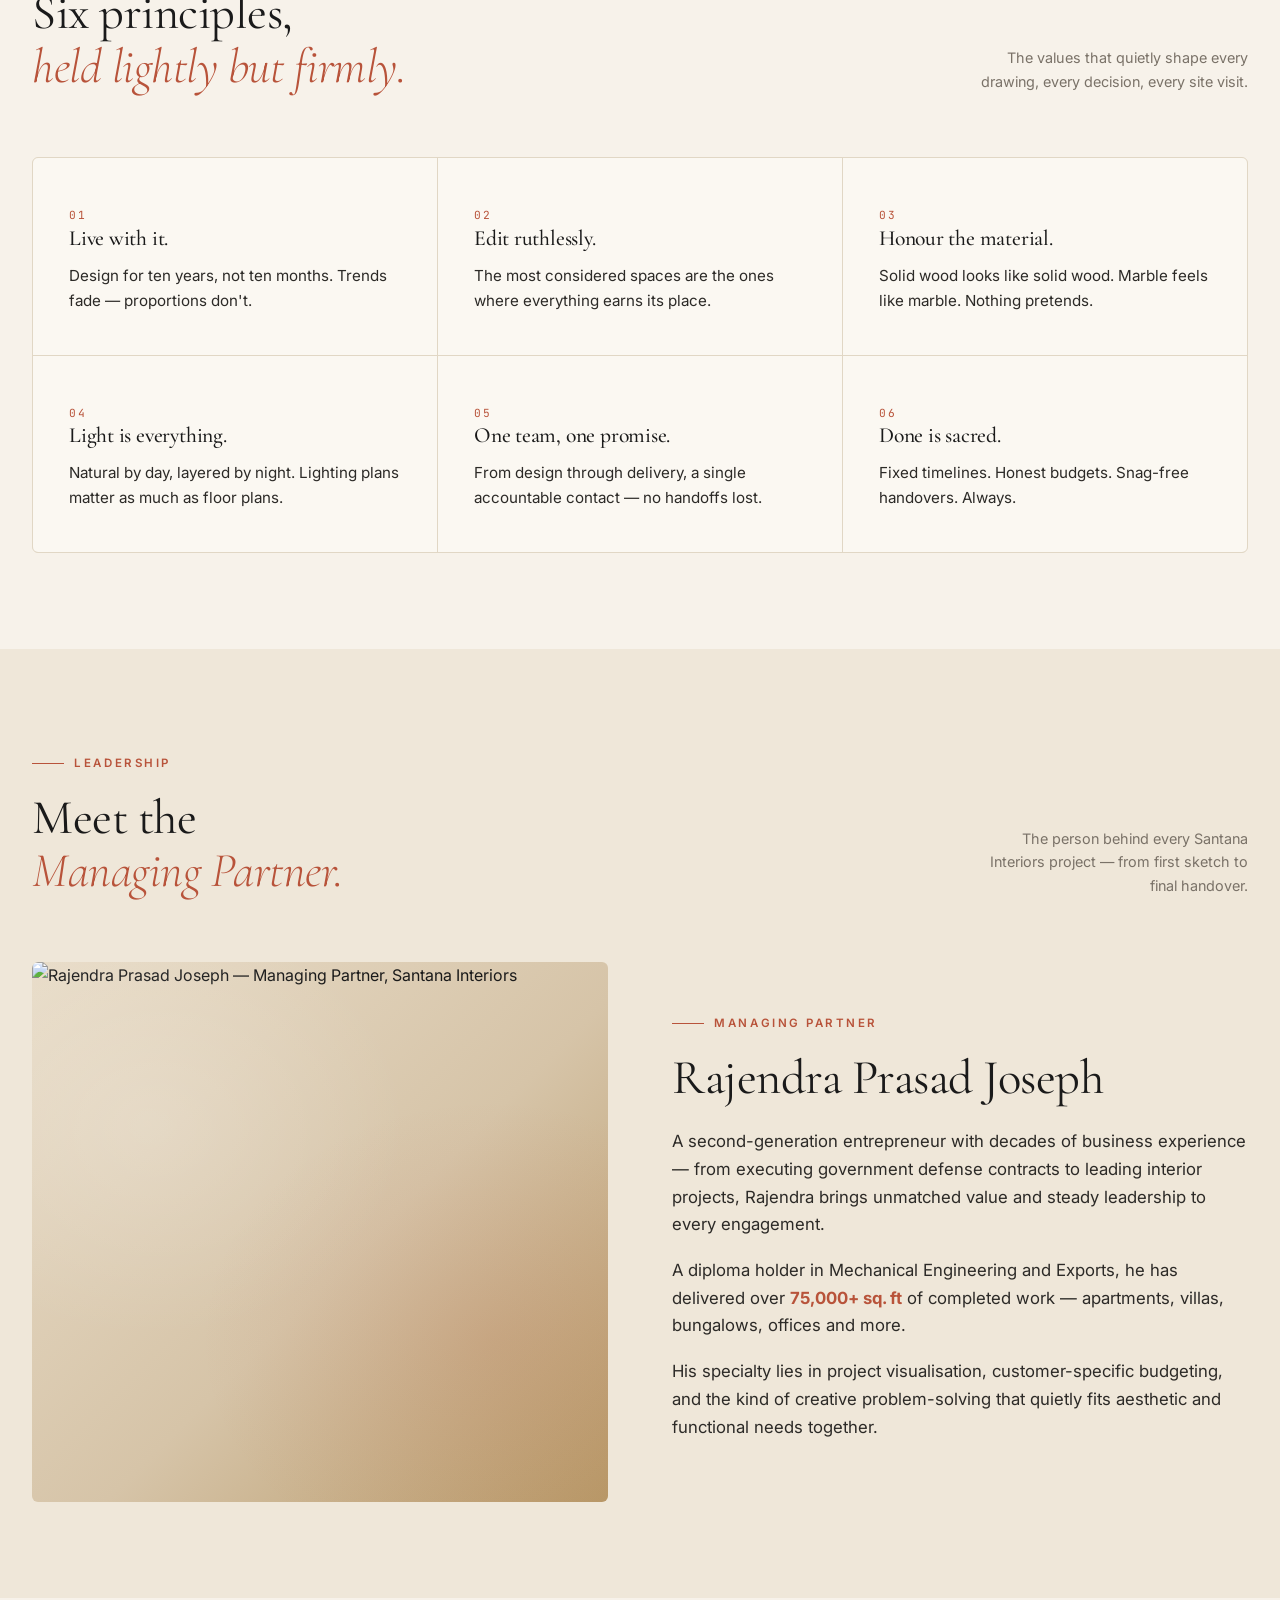
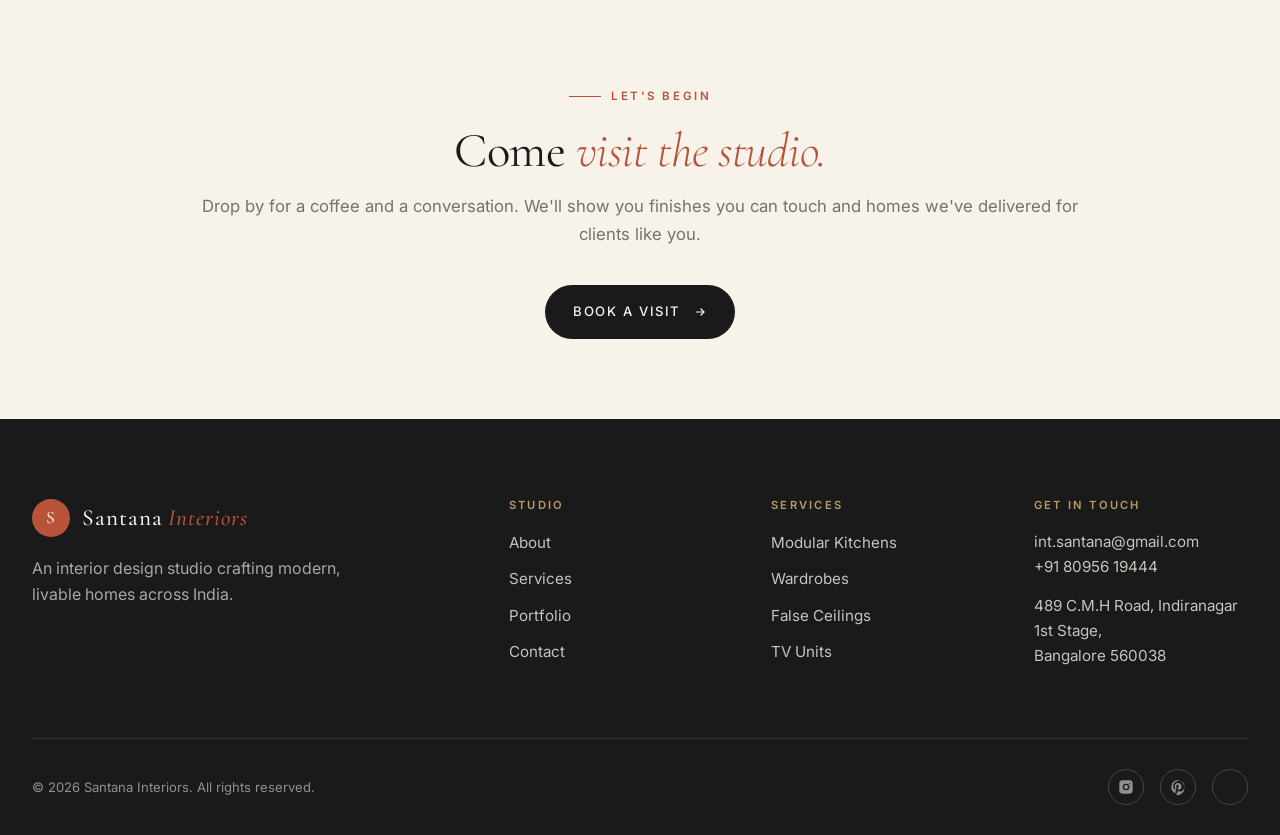
==== commit c59fd3e9: "About page: use real Santana images and bio content" ====
--- a/about.html
+++ b/about.html
@@ -52,15 +52,15 @@
     <div class="container">
       <div class="editorial">
         <div class="image">
-          <div class="ph"><img class="img-cover" src="https://images.unsplash.com/photo-1586023492125-27b2c045efd7?auto=format&fit=crop&w=1400&q=80" alt="Santana Interiors — studio work" loading="eager" /></div>
-          <div class="ph ph-small"><img class="img-cover" src="https://images.unsplash.com/photo-1597211684565-dca64d72bdfe?auto=format&fit=crop&w=1400&q=80" alt="Interior detail" loading="lazy" /></div>
+          <div class="ph"><img class="img-cover" src="https://santanainteriors.in/ab.jpg" alt="Santana Interiors — studio work" loading="eager" /></div>
+          <div class="ph ph-small"><img class="img-cover" src="https://santanainteriors.in/foyer.JPG" alt="Foyer project" loading="lazy" /></div>
         </div>
         <div class="text">
           <span class="eyebrow">About Santana Interiors</span>
           <h2>End-to-end home design, delivered with care.</h2>
           <p>We offer complete solutions for your home — design and execution for bedrooms, living spaces, kitchens, or full-home transformations. Our team of expert designers and carpenters brings nearly 15 years of industry experience.</p>
-          <p>Pricing is transparent and straightforward: no hourly charges, only based on square feet and kitchen units. We ensure complete satisfaction and our support continues even after project completion.</p>
-          <p>After an initial discussion at your site, we conduct a complete case study and send a proposal with full details — quotes, requirements, materials, finishes, accessories, and images. So you know exactly what you're getting before any work begins.</p>
+          <p>No hourly charges — pricing is based on square feet and kitchen units only. We ensure complete satisfaction and our support continues even after project completion.</p>
+          <p>After an initial site discussion, we do a complete case study and send a proposal with full details — quotes, materials, finishes, accessories, and images. You know exactly what you're getting before work begins.</p>
         </div>
       </div>
     </div>
@@ -135,7 +135,7 @@
 
       <div class="editorial" style="gap:64px;">
         <div class="image">
-          <div class="ph"><img class="img-cover" src="https://images.unsplash.com/photo-1560250097-0b93528c311a?auto=format&fit=crop&w=1400&q=80" alt="Rajendra Prasad Joseph — Managing Partner, Santana Interiors" loading="lazy" /></div>
+          <div class="ph"><img class="img-cover" src="https://santanainteriors.in/g39.jpg" alt="Rajendra Prasad Joseph — Managing Partner, Santana Interiors" loading="lazy" /></div>
         </div>
         <div class="text">
           <span class="eyebrow">Managing Partner</span>
